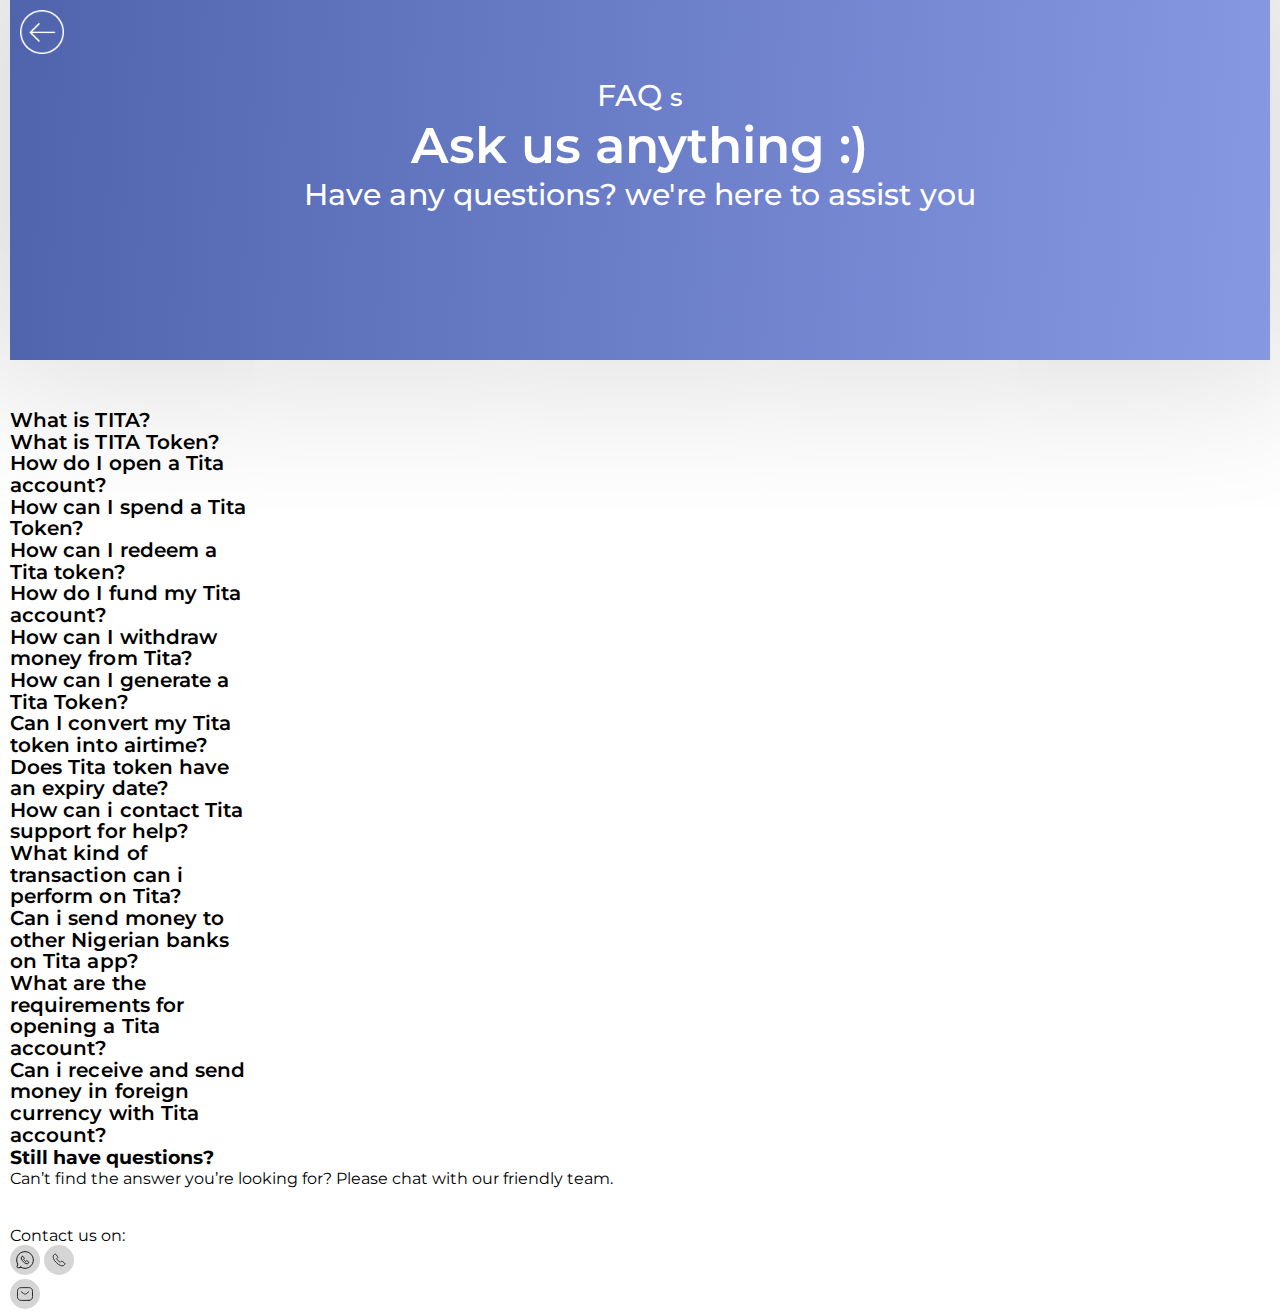
==== faq.html @ 81017e8d "FAQ structure and styling" ====
<!DOCTYPE html>
<html lang="en">
  <head>
    <meta charset="UTF-8" />
    <meta http-equiv="X-UA-Compatible" content="IE=edge" />
    <meta name="viewport" content="width=device-width, initial-scale=1.0" />
    <link rel="icon" type="image/x-icon" href="./images/icon.png" />
    <link rel="stylesheet" href="./sass/faq.css" />
    <title>FAQ</title>
  </head>
  <body>
    <header>
      <div class="back-btn">
        <a href="./index.html">
          <img src="./images/faqBackBtn.png" alt="" />
        </a>
      </div>
      <div class="header-content">
        <p>FAQ <small>s</small></p>
        <h1>Ask us anything :)</h1>
        <p>Have any questions? we're here to assist you</p>
      </div>
    </header>
    <section id="home">
      <div class="home">
        <!-- FAQ Section -->
        <div class="faq">
          <div class="faq-questions">
            <div class="faq-question">
              <h3 class="faq-question-title">What is TITA?</h3>
              <div class="faq-question-answer">
                <p>
                  Tita is a digital wallet that allows you to convert money into
                  a unique code for safe,easy and quick cross platform
                  transactions. Tita gives you the access to add different
                  conditions to your payment methods to ensure safety and
                  transparency
                </p>
              </div>
            </div>
            <hr />

            <div class="faq-question">
              <h3 class="faq-question-title">What is TITA Token?</h3>
              <div class="faq-question-answer">
                <p>
                  Tita token is a unique 8 digit code and pin that can be use to
                  send and receive money from one account to another
                </p>
              </div>
            </div>
            <hr />

            <div class="faq-question">
              <h3 class="faq-question-title">How do I open a Tita account?</h3>
              <div class="faq-question-answer">
                <p>
                  You can simply download the Tita app and follow the simple
                  step
                </p>
              </div>
            </div>
            <hr />

            <div class="faq-question">
              <h3 class="faq-question-title">How can I spend a Tita Token?</h3>
              <div class="faq-question-answer">
                <p>
                  You can spend a Tita token at designated stores that accept
                  Tita vouchers
                </p>
              </div>
            </div>
            <hr />

            <div class="faq-question">
              <h3 class="faq-question-title">How can I redeem a Tita token?</h3>
              <div class="faq-question-answer">
                <p>
                  You can redeem a Tita token by choosing any of the Token
                  redemption command options on the app
                </p>
              </div>
            </div>
            <hr />

            <div class="faq-question">
              <h3 class="faq-question-title">How do I fund my Tita account?</h3>
              <div class="faq-question-answer">
                <p>
                  You can fund your account by redeeming a Tita token or by
                  receiving to your Tita issued account.
                </p>
              </div>
            </div>
            <hr />

            <div class="faq-question">
              <h3 class="faq-question-title">
                How can I withdraw money from Tita?
              </h3>
              <div class="faq-question-answer">
                <p>
                  You can use a P.O.S agent that accepts bank transfers and Tita
                  printed token they give you cash.
                </p>
              </div>
            </div>
            <hr />

            <div class="faq-question">
              <h3 class="faq-question-title">
                How can I generate a Tita Token?
              </h3>
              <div class="faq-question-answer">
                <p>
                  You can generate a Tita token by following the easy steps on
                  the app or by simply purchasing a printed voucher from POS
                  agents.
                </p>
              </div>
            </div>
            <hr />

            <div class="faq-question">
              <h3 class="faq-question-title">
                Can I convert my Tita token into airtime?
              </h3>
              <div class="faq-question-answer">
                <p>
                  No you can’t convert Tita token into airtime but you can buy
                  airtime with it value after loading.
                </p>
              </div>
            </div>
            <hr />

            <div class="faq-question">
              <h3 class="faq-question-title">
                Does Tita token have an expiry date?
              </h3>
              <div class="faq-question-answer">
                <p>
                  No, Tita token does not expire expecept the sender of the
                  token decides to terminate the voucher.
                </p>
              </div>
            </div>
            <hr />

            <div class="faq-question">
              <h3 class="faq-question-title">
                How can i contact Tita support for help?
              </h3>
              <div class="faq-question-answer">
                <p>
                  You can simple reach out to us via our email address
                  @help@titafinance.com, or simple call or send a message to us
                  via a WhatsApp on +234 706 888 5195
                </p>
              </div>
            </div>
            <hr />

            <div class="faq-question">
              <h3 class="faq-question-title">
                What kind of transaction can i perform on Tita?
              </h3>
              <div class="faq-question-answer">
                <p>
                  It is a financial service that allows you send and receive
                  money, pay utility bills, condition your payment and save.
                </p>
              </div>
            </div>
            <hr />

            <div class="faq-question">
              <h3 class="faq-question-title">
                Can i send money to other Nigerian banks on Tita app?
              </h3>
              <div class="faq-question-answer">
                <p>
                  Yes, you can send money to other Nigerian banks on Tita app
                </p>
              </div>
            </div>
            <hr />

            <div class="faq-question">
              <h3 class="faq-question-title">
                What are the requirements for opening a Tita account?
              </h3>
              <div class="faq-question-answer">
                <p>You need a mobile phone, active phone number, and BVN</p>
              </div>
            </div>
            <hr />

            <div class="faq-question">
              <h3 class="faq-question-title">
                Can i receive and send money in foreign currency with Tita
                account?
              </h3>
              <div class="faq-question-answer">
                <p>
                  No, you cannot receive money with foreign currency yet, but
                  you might be able to do that as we grow.
                </p>
              </div>
            </div>
          </div>
        </div>
        <div class="contact">
          <div class="shq">
            <div>
              <h3>Still have questions?</h3>
              <p>
                Can’t find the answer you’re looking for? Please chat with our
                friendly team.
              </p>
            </div>

            <button class="btn btn-blue">
              <a href="mailto:help@titafinance.com">Get in touch</a>
            </button>
          </div>

          <button class="btn btn-blue">
            <a href="mailto:help@titafinance.com">Get in touch</a>
          </button>

          <div class="socials">
            <p><span>Contact us on:</span></p>

            <div class="phone">
              <svg
                width="30"
                height="30"
                viewBox="0 0 30 30"
                fill="none"
                xmlns="http://www.w3.org/2000/svg"
              >
                <rect width="30" height="30" rx="15" fill="#D5D5D5" />
                <path
                  d="M10.7498 22.1668C11.9998 22.9168 13.4998 23.3334 14.9998 23.3334C19.5832 23.3334 23.3332 19.5834 23.3332 15.0001C23.3332 10.4167 19.5832 6.66675 14.9998 6.66675C10.4165 6.66675 6.6665 10.4167 6.6665 15.0001C6.6665 16.5001 7.08317 17.9168 7.74984 19.1668L7.10695 21.6394C6.91222 22.3883 7.60543 23.0652 8.34949 22.8526L10.7498 22.1668Z"
                  stroke="#17191C"
                  stroke-miterlimit="10"
                  stroke-linecap="round"
                  stroke-linejoin="round"
                />
                <path
                  d="M18.75 17.3737C18.75 17.5087 18.72 17.6475 18.6561 17.7825C18.5923 17.9175 18.5096 18.045 18.4007 18.165C18.2167 18.3675 18.0139 18.5138 17.7848 18.6075C17.5595 18.7013 17.3153 18.75 17.0525 18.75C16.6694 18.75 16.26 18.66 15.8281 18.4763C15.3962 18.2925 14.9643 18.045 14.5362 17.7338C14.1043 17.4188 13.6949 17.07 13.3043 16.6837C12.9175 16.2937 12.5682 15.885 12.2565 15.4575C11.9485 15.03 11.7007 14.6025 11.5204 14.1788C11.3401 13.7513 11.25 13.3425 11.25 12.9525C11.25 12.6975 11.2951 12.4538 11.3852 12.2288C11.4753 12 11.6181 11.79 11.8171 11.6025C12.0575 11.3663 12.3204 11.25 12.5983 11.25C12.7034 11.25 12.8086 11.2725 12.9025 11.3175C13.0001 11.3625 13.0865 11.43 13.1541 11.5275L14.0254 12.7538C14.093 12.8475 14.1418 12.9338 14.1756 13.0163C14.2094 13.095 14.2282 13.1738 14.2282 13.245C14.2282 13.335 14.2019 13.425 14.1493 13.5112C14.1005 13.5975 14.0292 13.6875 13.939 13.7775L13.6536 14.0737C13.6123 14.115 13.5935 14.1638 13.5935 14.2238C13.5935 14.2538 13.5973 14.28 13.6048 14.31C13.616 14.34 13.6273 14.3625 13.6348 14.385C13.7024 14.5087 13.8189 14.67 13.9841 14.865C14.1531 15.06 14.3334 15.2588 14.5287 15.4575C14.7315 15.6563 14.9268 15.84 15.1258 16.0087C15.3211 16.1737 15.4826 16.2862 15.6103 16.3537C15.6291 16.3612 15.6516 16.3725 15.6779 16.3837C15.7079 16.395 15.738 16.3987 15.7718 16.3987C15.8356 16.3987 15.8845 16.3763 15.9258 16.335L16.2112 16.0538C16.3051 15.96 16.3952 15.8887 16.4816 15.8438C16.568 15.7912 16.6544 15.765 16.7482 15.765C16.8196 15.765 16.8947 15.78 16.9773 15.8138C17.06 15.8475 17.1463 15.8963 17.2402 15.96L18.4834 16.8412C18.581 16.9087 18.6486 16.9875 18.6899 17.0812C18.7275 17.175 18.75 17.2687 18.75 17.3737Z"
                  stroke="#17191C"
                  stroke-miterlimit="10"
                />
              </svg>

              <svg
                width="30"
                height="30"
                viewBox="0 0 30 30"
                fill="none"
                xmlns="http://www.w3.org/2000/svg"
              >
                <rect width="30" height="30" rx="15" fill="#D5D5D5" />
                <path
                  d="M20.8157 18.6926C20.8157 18.9026 20.769 19.1184 20.6698 19.3284C20.5707 19.5384 20.4423 19.7367 20.2732 19.9234C19.9873 20.2384 19.6723 20.4659 19.3165 20.6117C18.9665 20.7576 18.5873 20.8334 18.179 20.8334C17.584 20.8334 16.9482 20.6934 16.2773 20.4076C15.6065 20.1217 14.9357 19.7367 14.2707 19.2526C13.5998 18.7626 12.964 18.2201 12.3573 17.6192C11.7565 17.0126 11.214 16.3767 10.7298 15.7117C10.2515 15.0467 9.8665 14.3817 9.5865 13.7226C9.3065 13.0576 9.1665 12.4217 9.1665 11.8151C9.1665 11.4184 9.2365 11.0392 9.3765 10.6892C9.5165 10.3334 9.73817 10.0067 10.0473 9.71508C10.4207 9.34758 10.829 9.16675 11.2607 9.16675C11.424 9.16675 11.5873 9.20175 11.7332 9.27175C11.8848 9.34175 12.019 9.44675 12.124 9.59841L13.4773 11.5059C13.5823 11.6517 13.6582 11.7859 13.7107 11.9142C13.7632 12.0367 13.7923 12.1592 13.7923 12.2701C13.7923 12.4101 13.7515 12.5501 13.6698 12.6842C13.594 12.8184 13.4832 12.9584 13.3432 13.0984L12.8998 13.5592C12.8357 13.6234 12.8065 13.6992 12.8065 13.7926C12.8065 13.8392 12.8123 13.8801 12.824 13.9267C12.8415 13.9734 12.859 14.0084 12.8707 14.0434C12.9757 14.2359 13.1565 14.4867 13.4132 14.7901C13.6757 15.0934 13.9557 15.4026 14.259 15.7117C14.574 16.0209 14.8773 16.3067 15.1865 16.5692C15.4898 16.8259 15.7407 17.0009 15.939 17.1059C15.9682 17.1176 16.0032 17.1351 16.044 17.1526C16.0907 17.1701 16.1373 17.1759 16.1898 17.1759C16.289 17.1759 16.3648 17.1409 16.429 17.0767L16.8723 16.6392C17.0182 16.4934 17.1582 16.3826 17.2923 16.3126C17.4265 16.2309 17.5607 16.1901 17.7065 16.1901C17.8173 16.1901 17.934 16.2134 18.0623 16.2659C18.1907 16.3184 18.3248 16.3942 18.4707 16.4934L20.4015 17.8642C20.5532 17.9692 20.6582 18.0917 20.7223 18.2376C20.7807 18.3834 20.8157 18.5292 20.8157 18.6926Z"
                  stroke="#292D32"
                  stroke-miterlimit="10"
                />
              </svg>
              <a href="+234 706 888 5195">+234 706 888 5195</a>
            </div>
            <div class="email">
              <svg
                width="30"
                height="30"
                viewBox="0 0 30 30"
                fill="none"
                xmlns="http://www.w3.org/2000/svg"
              >
                <rect width="30" height="30" rx="15" fill="#D5D5D5" />
                <path
                  d="M18.75 21.375H11.25C9 21.375 7.5 20.25 7.5 17.625V12.375C7.5 9.75 9 8.625 11.25 8.625H18.75C21 8.625 22.5 9.75 22.5 12.375V17.625C22.5 20.25 21 21.375 18.75 21.375Z"
                  stroke="#292D32"
                  stroke-miterlimit="10"
                  stroke-linecap="round"
                  stroke-linejoin="round"
                />
                <path
                  d="M18.75 12.75L16.4025 14.625C15.63 15.24 14.3625 15.24 13.59 14.625L11.25 12.75"
                  stroke="#292D32"
                  stroke-miterlimit="10"
                  stroke-linecap="round"
                  stroke-linejoin="round"
                />
              </svg>
              <a href="help@titafinance.com">help@titafinance.com</a>
            </div>
          </div>
        </div>
      </div>
    </section>

    <script src="./js/script.js"></script>
  </body>
</html>
---- sass/faq.css ----
@import url("https://fonts.googleapis.com/css2?family=Dancing+Script:wght@500&family=Great+Vibes&family=Hanken+Grotesk:wght@500;700;800&family=Manrope:wght@500;600;700;800&family=Montserrat:wght@300;400;500;600;700;800;900&family=Nunito:wght@600;700;800&family=Poppins:wght@900&family=Wix+Madefor+Text:wght@400;500;800&display=swap");
*,
*::before,
*::after {
  margin: 0;
  padding: 0;
  box-sizing: border-box;
}

a {
  text-decoration: none;
  color: #fff;
}

hr {
  margin-top: 20px;
}

body {
  font-family: "Montserrat", sans-serif;
  width: calc(100vw - 20px);
  max-width: 1900px;
  margin: 0 auto;
}

.btn {
  outline: none;
  cursor: pointer;
  border: none;
  background-color: transparent;
}

/*
  ==========
  Header Section
  ==========
*/
header {
  display: flex;
  flex-direction: column;
  height: 40vh;
  background: linear-gradient(93deg, #5064ae 0%, #8798e3 100%), #fff;
  box-shadow: -1px -35px 170px 50px rgba(0, 0, 0, 0.15);
  padding: 10px;
}
header .header-content {
  display: flex;
  justify-content: center;
  align-items: center;
  flex-direction: column;
  text-align: center;
  color: #fff;
}
header .header-content p {
  margin: 15px auto;
  font-size: 30px;
  font-style: normal;
  font-weight: 500;
  line-height: 45px;
  letter-spacing: 0.059px;
}
header .header-content h1 {
  font-size: 50px;
  font-style: normal;
  font-weight: 600;
  line-height: 21.657px;
  letter-spacing: 0.059px;
}
header .back-btn a img {
  width: 44px;
  height: 44px;
}

/*
  ==========
  FAQ Section
  ==========
*/
#home .home .faq {
  margin-top: 50px;
}
#home .home .faq hr {
  display: none;
}
#home .home .faq-question-title {
  font-size: 20px;
  font-style: normal;
  font-weight: 600;
  line-height: 21.657px;
  letter-spacing: 0.059px;
  position: relative;
  width: 250px;
}
#home .home .faq-question-title::after {
  position: absolute;
  right: -20%;
  content: url(./images/faq-dropdownBtn.svg);
  cursor: pointer;
}
#home .home .faq-question-title.active .faq-question-title::after {
  content: url(./images/faq-dropdownBtn.svg);
}
#home .home .faq-question-answer {
  font-size: 20px;
  font-weight: 400;
  line-height: 22px;
  letter-spacing: 0.059px;
  margin: 0;
  display: none;
  transition: 0.4s;
  box-shadow: -6px 5px 14px 5px rgba(225, 225, 225, 0.3);
  padding: 20px;
}
#home .home .faq-question-answer.show-answer {
  display: block;
}
#home .home .faq-question-answer [aria-expanded=false]::after {
  content: url(./images/faq-dropdownBtn.svg);
}
#home .home .faq-question-answer [aria-expanded=true]::after {
  content: url(./images/faq-dropdownBtn.svg);
}/*# sourceMappingURL=faq.css.map */
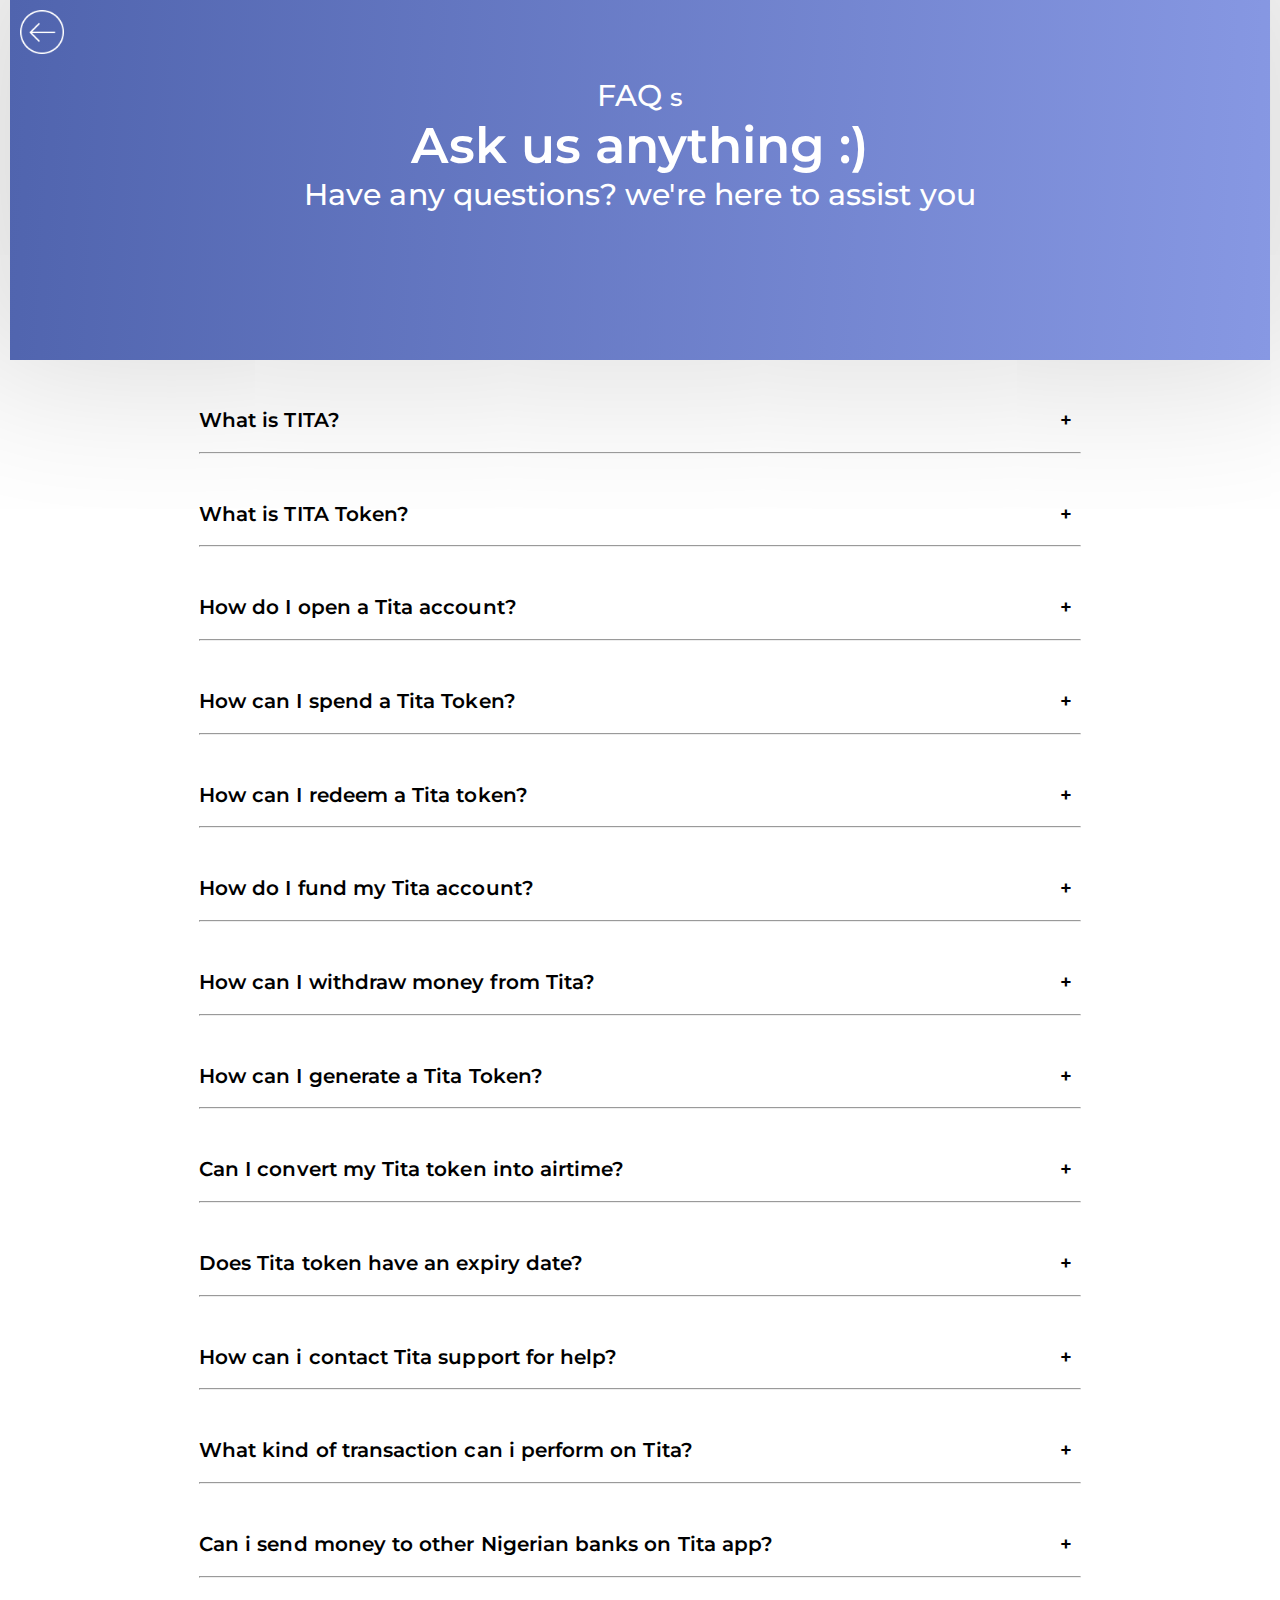
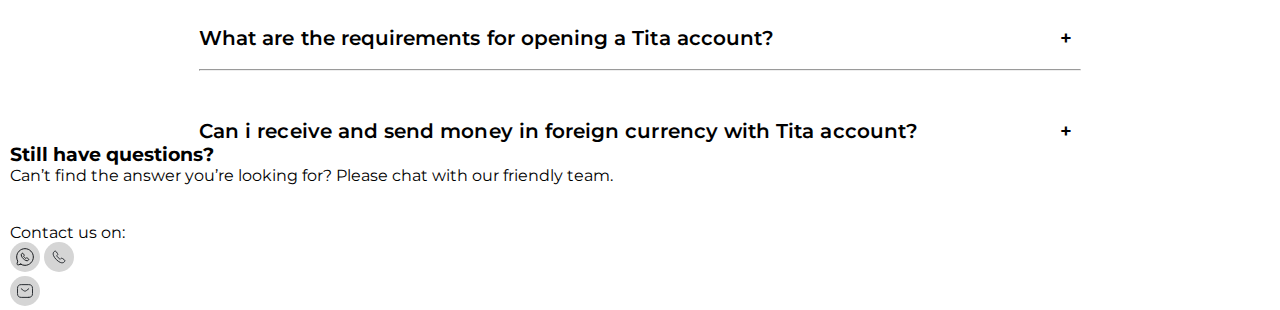
==== commit 98bbcefc: "Media Query Modification" ====
--- a/faq.html
+++ b/faq.html
@@ -255,7 +255,6 @@
                   stroke-miterlimit="10"
                 />
               </svg>
-
               <svg
                 width="30"
                 height="30"
@@ -270,7 +269,7 @@
                   stroke-miterlimit="10"
                 />
               </svg>
-              <a href="+234 706 888 5195">+234 706 888 5195</a>
+              <a href="tel:+234 706 888 5195">+234 706 888 5195</a>
             </div>
             <div class="email">
               <svg
--- a/sass/faq.css
+++ b/sass/faq.css
@@ -76,47 +76,56 @@
   FAQ Section
   ==========
 */
+#home .home {
+  /*
+    ==========
+    Contact Section
+    ==========
+  */
+}
 #home .home .faq {
-  margin-top: 50px;
+  margin: 50px auto 0 auto;
+  width: 70%;
 }
 #home .home .faq hr {
-  display: none;
+  display: block;
 }
 #home .home .faq-question-title {
+  margin-top: 50px;
+  width: 100%;
   font-size: 20px;
-  font-style: normal;
   font-weight: 600;
   line-height: 21.657px;
   letter-spacing: 0.059px;
   position: relative;
-  width: 250px;
 }
 #home .home .faq-question-title::after {
   position: absolute;
-  right: -20%;
-  content: url(./images/faq-dropdownBtn.svg);
+  right: 1%;
+  content: "+";
+  font-size: 20px;
   cursor: pointer;
 }
-#home .home .faq-question-title.active .faq-question-title::after {
-  content: url(./images/faq-dropdownBtn.svg);
+#home .home .faq-question-title .faq-question-title.active .faq-question-title::after {
+  content: "-";
 }
 #home .home .faq-question-answer {
   font-size: 20px;
   font-weight: 400;
+  margin: 10px 0;
   line-height: 22px;
   letter-spacing: 0.059px;
-  margin: 0;
-  display: none;
-  transition: 0.4s;
+  transition: all 0.3s linear;
   box-shadow: -6px 5px 14px 5px rgba(225, 225, 225, 0.3);
   padding: 20px;
+  display: none;
 }
 #home .home .faq-question-answer.show-answer {
   display: block;
 }
-#home .home .faq-question-answer [aria-expanded=false]::after {
-  content: url(./images/faq-dropdownBtn.svg);
+#home .home .faq [aria-expanded=false]::after {
+  content: "+";
 }
-#home .home .faq-question-answer [aria-expanded=true]::after {
-  content: url(./images/faq-dropdownBtn.svg);
+#home .home .faq [aria-expanded=true]::after {
+  content: "-";
 }/*# sourceMappingURL=faq.css.map */